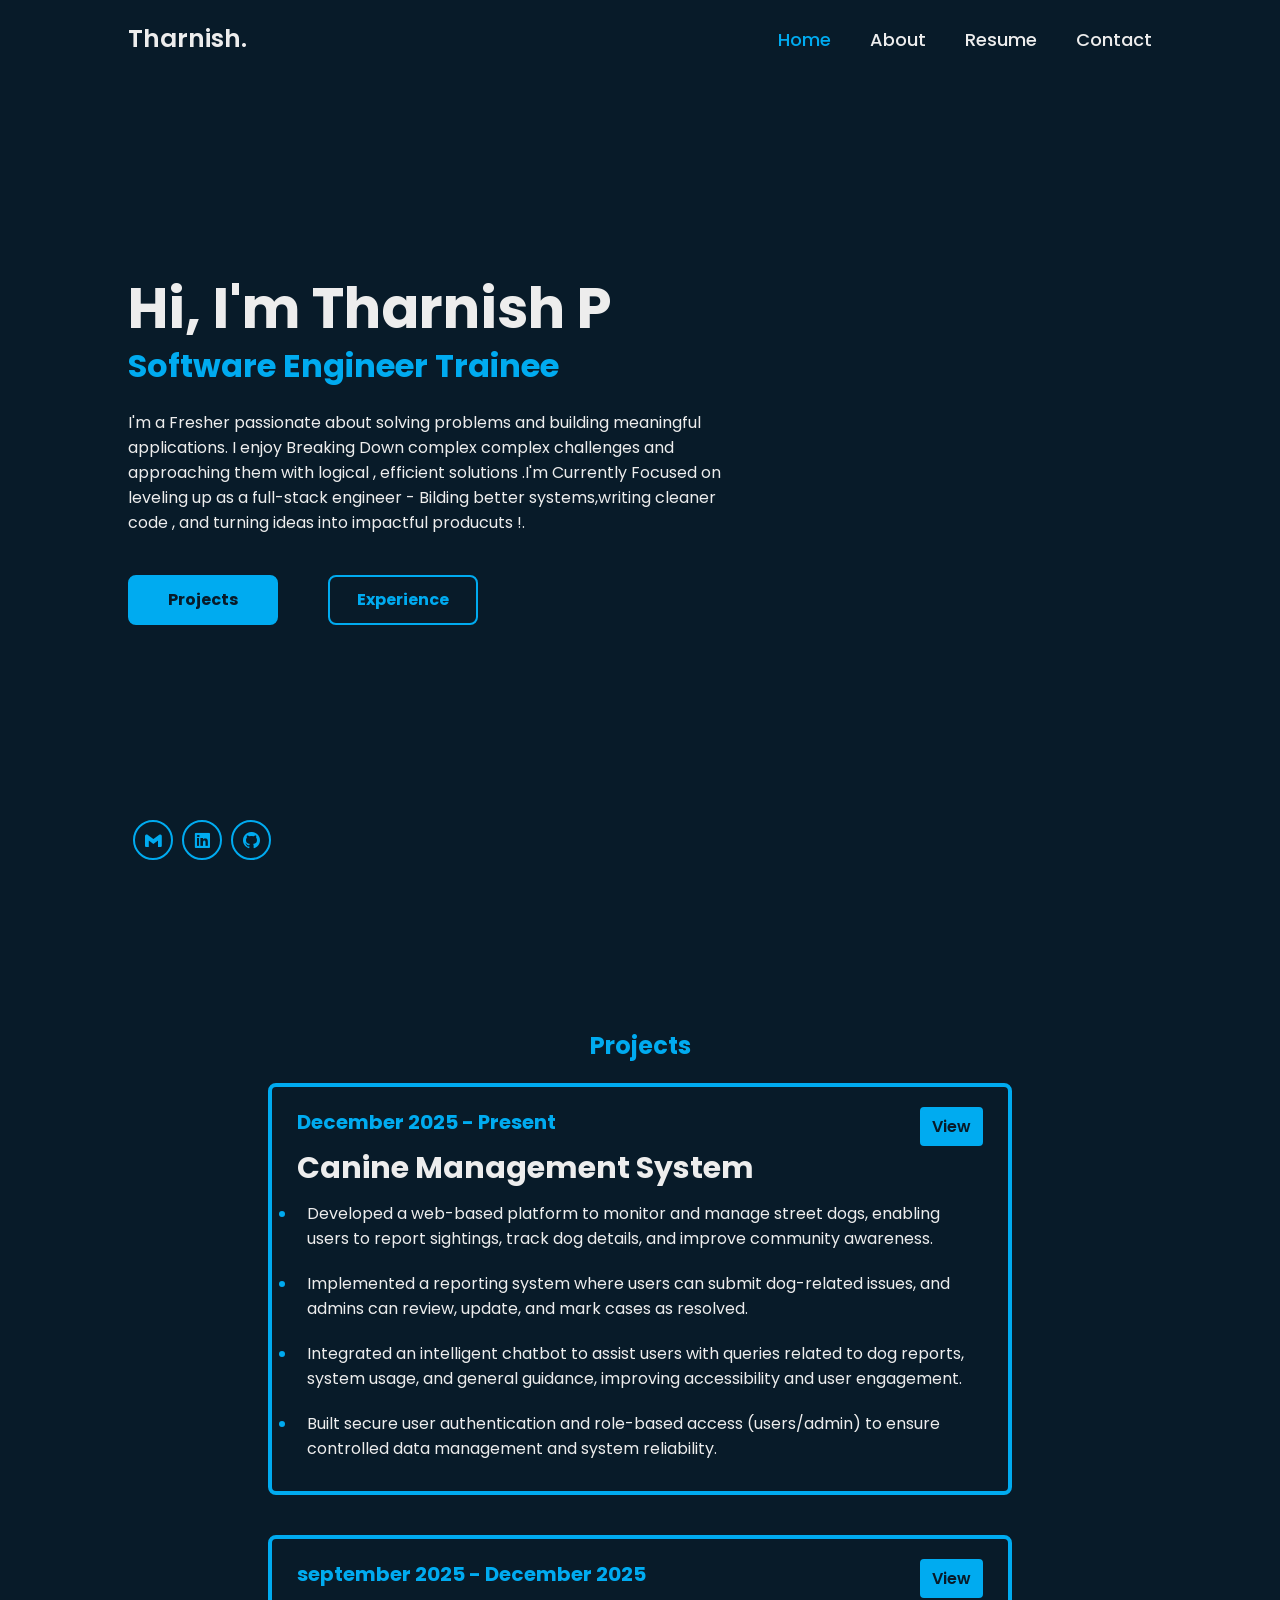
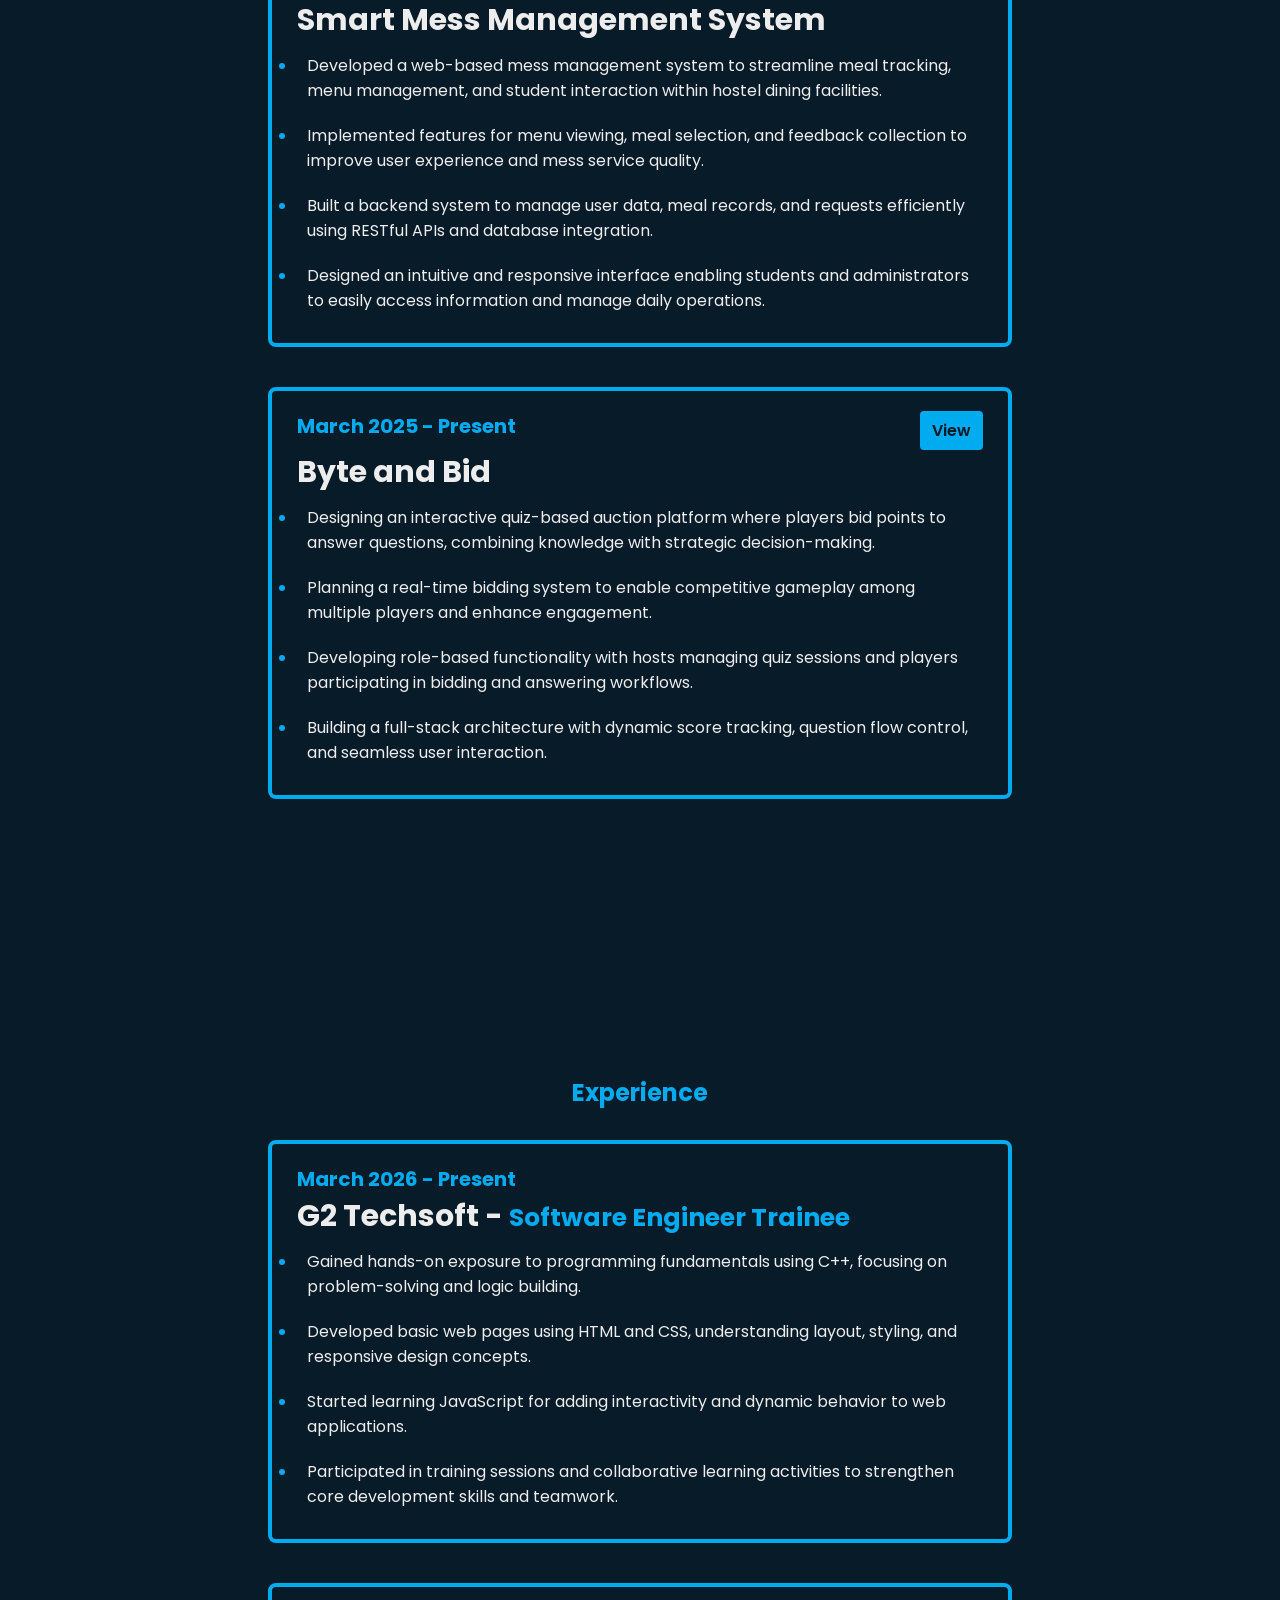
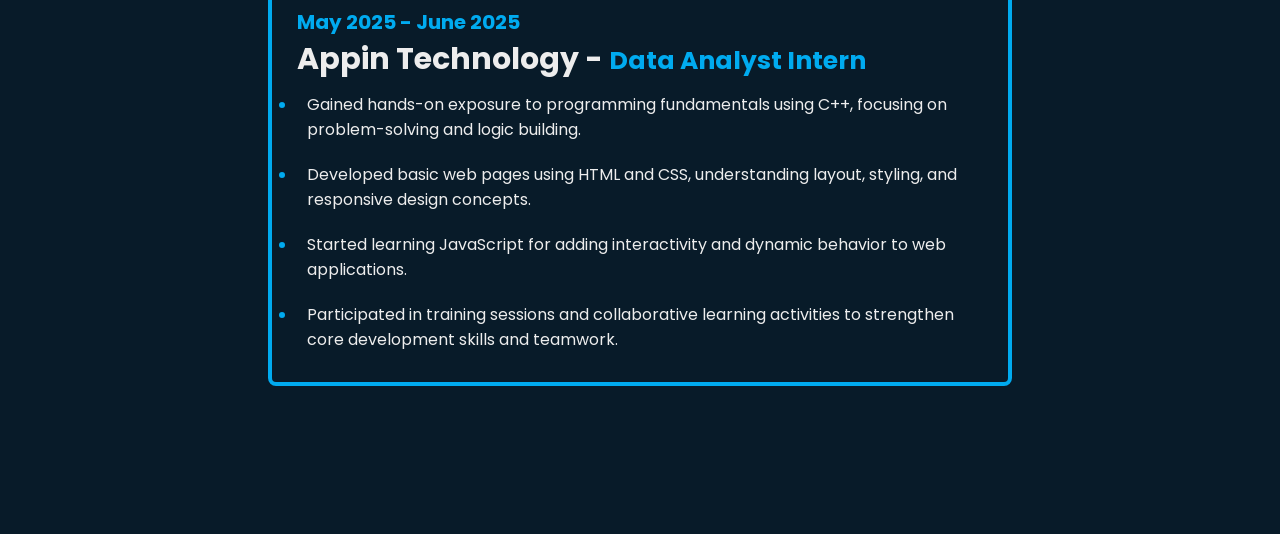
==== index.html @ d07fc6b3 "corrected folder structure" ====
<!DOCTYPE html>
<html lang="en">
<head>
    <meta charset="UTF-8">
    <meta name="viewport" content="width=device-width, initial-scale=1.0">
    <title>PortFolio</title>
    <link rel="stylesheet" href="styles/portfolio.css">
    <link href='https://unpkg.com/boxicons@2.1.4/css/boxicons.min.css' rel='stylesheet'>
</head>
<body>
    <header class="header">
        <div class="logo">
            <a href="#">Tharnish.</a>
        </div>
        <nav class="nav-bar">
            <a href="#" class = "active">Home</a>
            <a href="pages/about.html">About</a>
            <a href="pages/resume.html">Resume</a>
            <a href="#">Contact</a>
        </nav>
    </header>

    <section class="home">
        <div class="home-content">
            <h1>Hi, I'm Tharnish P</h1>
            <h3>Software Engineer Trainee</h3>
            <p>I'm a Fresher passionate about solving problems and building meaningful applications. I enjoy Breaking Down complex
                complex challenges and approaching them with logical , efficient solutions .I'm Currently Focused on leveling up as 
                a full-stack engineer - Bilding better systems,writing cleaner code , and turning ideas into impactful producuts !.
            </p>

            <div class="btn-box">
                <a href="#project">Projects</a>
                <a href="#experience">Experience</a>
            </div>

        </div>
        <div class="socials">
            <a href="mailto:tharnishpalanisamy3@gmail.com"><i class='bx bxl-gmail'></i></a>
            <a href="https://www.linkedin.com/in/tharnish-palanisamy"><i class='bx bxl-linkedin-square' ></i></a>
            <a href="https://github.com/tharnishpalanisamy"><i class='bx bxl-github' ></i></a>
        </div>
    </section>

    <section id="project">
        <h1>Projects</h1>
        <div class="project-container">
        <div class="card">
            <div class="project-subtitle">
                <h4>December 2025 - Present</h4> 
                <a href="https://streetdogtracker.vercel.app/" class=".btn">View</a>
            </div>
            <div class="project-title">
                <h2>Canine Management System</h2>
            </div>
            
            <div class="project-content">
                <ul>
                    <li>Developed a web-based platform to monitor and manage street dogs, 
                        enabling users to report sightings, track dog details, and improve 
                        community awareness.
                    </li>
                    <li>Implemented a reporting system where users can submit dog-related 
                        issues, and admins can review, update, and mark cases as resolved.
                    </li>
                    <li>Integrated an intelligent chatbot to assist users with queries related 
                        to dog reports, system usage, and general guidance, improving accessibility
                         and user engagement.
                    </li>
                    <li>Built secure user authentication and role-based access (users/admin)
                         to ensure controlled data management and system reliability.</li>

                </ul>
            </div>
        </div>

        <div class="card">
            <div class="project-subtitle">
                <h4>september 2025 - December 2025</h4> 
                <a href="https://smart-mess-management.netlify.app/">View</a>
            </div>
            <div class="project-title">
                <h2>Smart Mess Management System</h2>
            </div>
            
            <div class="project-content">
                <ul>
                    <li>Developed a web-based mess management system to streamline meal tracking,
                         menu management, and student interaction within hostel dining facilities.
                    </li>
                    <li>Implemented features for menu viewing, meal selection, and feedback collection
                         to improve user experience and mess service quality.
                    </li>
                    <li>Built a backend system to manage user data, meal records, and requests efficiently
                         using RESTful APIs and database integration.
                    </li>
                    <li>Designed an intuitive and responsive interface enabling students and administrators to 
                        easily access information and manage daily operations.</li>
                </ul>
            </div>
        </div>

        <div class="card">
            <div class="project-subtitle">
                <h4>March 2025 - Present</h4> 
                <a href="https://streetdogtracker.vercel.app/">View</a>
            </div>
            <div class="project-title">
                <h2>Byte and Bid</h2>
            </div>
            
            <div class="project-content">
                <ul>
                    <li>Designing an interactive quiz-based auction platform where players bid points 
                        to answer questions, combining knowledge with strategic decision-making.
                    </li>
                    <li>Planning a real-time bidding system to enable competitive gameplay among multiple
                         players and enhance engagement.
                    </li>
                    <li>Developing role-based functionality with hosts managing quiz sessions and players 
                        participating in bidding and answering workflows.
                    </li>
                    <li>Building a full-stack architecture with dynamic score tracking, question flow control,
                         and seamless user interaction.</li>
                </ul>
            </div>
        </div>
        
    </div>
    </section>

    <section id="experience">
        <h1>Experience</h1>
        <div class="experience-container">
        <div class="card">
            <div class="project-subtitle">
                <h4>March 2026 - Present</h4> 
            </div>
            <div class="project-title">
                <h2>G2 Techsoft - <span class="role">Software Engineer Trainee</span></h2>
            </div>
            
            <div class="project-content">
                <ul>
                    <li>Gained hands-on exposure to programming fundamentals using C++,
                         focusing on problem-solving and logic building.
                    </li>
                    <li>Developed basic web pages using HTML and CSS, understanding layout, 
                        styling, and responsive design concepts.
                    </li>
                    <li>Started learning JavaScript for adding interactivity and dynamic behavior
                         to web applications.
                    </li>
                    <li>Participated in training sessions and collaborative learning activities to 
                        strengthen core development skills and teamwork.</li>

                </ul>
            </div>
        </div>

        <div class="card">
            <div class="project-subtitle">
                <h4>May 2025 - June 2025</h4> 
            </div>
            <div class="project-title">
                <h2>Appin Technology - <span class="role">Data Analyst Intern</span></h2>
            </div>
            
            <div class="project-content">
                <ul>
                    <li>Gained hands-on exposure to programming fundamentals using C++,
                         focusing on problem-solving and logic building.
                    </li>
                    <li>Developed basic web pages using HTML and CSS, understanding layout, 
                        styling, and responsive design concepts.
                    </li>
                    <li>Started learning JavaScript for adding interactivity and dynamic behavior
                         to web applications.
                    </li>
                    <li>Participated in training sessions and collaborative learning activities to 
                        strengthen core development skills and teamwork.</li>

                </ul>
            </div>
        </div>
      </div>
    </section>

</body>
</html>
---- styles/portfolio.css ----
@import url('https://fonts.googleapis.com/css2?family=Poppins:wght@300;400;500;600;700;800;900&display=swap');

:root{
    --primary : #081b29;
    --text: #ededed;
    --secondary:#00abf0;   
}

*{
    margin: 0; 
    padding: 0;
    font-family: 'Poppins',sans-serif; 
    box-sizing: border-box;
}

body{
    background : var(--primary);
    color: var(--text);
}

.header{
    position: fixed;
    top: 0;
    left: 0;
    display: flex;
    width: 100%;
    justify-content: space-between;
    align-items: center;
    z-index: 100;
    padding: 20px 10%;
}

.logo a{
    text-decoration: none; 
    color: var(--text);
    font-size: 25px;
    font-weight: 600;
}

.nav-bar a{
    text-decoration: none; 
    color: var(--text); 
    margin-left: 35px;
    font-size: 18px ; 
    font-weight: 500; 
}

.nav-bar a.active , .nav-bar a:hover{
    color: var(--secondary);
    transition: 0.5s;
}

.home{
    height: 100vh; 
    display: flex;
    align-items: center;
    padding: 10px 10%;

}

.home-content{
    max-width: 600px;
}

.home-content h1{
    font-weight: 700; 
    font-size: 56px; 
    line-height: 1.2;
}

.home-content h3{
    color: var(--secondary); 
    font-size: 32px;
}

.home-content p{
    font-size: 16px;
    margin: 20px 0 40px; 
}

.btn-box {
    display:flex;
    justify-content: space-between;
    width: 350px;
    height: 50px;
}

.btn-box a   {
    display: inline-flex;
    justify-content: center;
    border: 2px solid var(--secondary);
    border-radius: 8px;
    font-size: 16px;
    font-weight: 700;
    width: 150px;
    height: 100%;
    padding: 10px;
    text-decoration: none; 
    color: var(--primary);
    background: var(--secondary);
} 

.btn-box a:nth-child(2){
    color: var(--secondary);
    background: transparent;
}

.btn-box a:hover{
    color: var(--secondary); 
    background: var(--primary);
    transition: 0.5s;
}

.btn-box a:hover:nth-child(2){
    color:var(--primary);
    background: var(--secondary);
    transition: 0.5s;
}
.socials{
    position: absolute;
    bottom: 40px;
    width: 170px;
    background: transparent;
}

.socials a {
    display: inline-flex;
    justify-content: center;
    align-items: center;
    background: transparent;
    width: 40px;
    height: 40px;
    border: 2px solid var(--secondary);
    color: var(--secondary);
    border-radius: 50%;
    font-size: 20px;
    text-decoration: none;
    margin-left: 5px;
}

.socials a:hover{
    transform: scale(1.2);
}



.about{
    height: 100vh;
    padding: 10px 10%;
    display: flex;
    align-items: center;
}

.about-content{
    max-width: 600px;
    
}

.about-content h1{ 
    font-size: 56px; 
    font-weight: 600;
    color: var(--secondary);
}
.about-content p {
    font-size: 16px; 
    margin: 20px 0;
}

#project{
    padding: 10% 20px;
}
#project h1{
    text-align: center;

    color: var(--secondary);
}
.project-container{
    width: 100%;
    height: 100%;
    display: flex;
    flex-direction: column;
    background:transparent;
    justify-content: center;
    align-items: center;
}


.card{
    width: 60%;
    max-height: auto;
    margin: 20px;
    background: var(--primary);
    border: 4px solid var(--secondary);
    padding: 20px 25px;
    border-radius: 8px;
}
.project-subtitle{
    display: flex;
    justify-content: space-between;
}

.project-subtitle a{
    border: 2px solid var(--secondary);
    padding: 5px 10px;
    text-decoration: none;
    background: var(--secondary);
    color: var(--primary);
    font-size: 16px;
    font-weight: 600;
    border-radius: 4px;
}
.project-subtitle a:hover{
    color: var(--secondary);
    background: var(--primary);
}

.project-subtitle h4{
    color: var(--secondary);
    font-size: 20px;
}
.project-title{
    font-weight: 700;
}

.project-title h2{
    font-size: 30px;
}

.card:hover{
    transform: translateY(-10px);
    box-shadow: 0 10px 25px rgba(0, 171, 240, 0.4);
    transition: 0.3s;

}

ul li{
    padding: 10px;

}

ul li::marker{
    color: var(--secondary);
}

.role{
    color: var(--secondary);
    font-size: 25px;
}

#experience{
    padding: 10% 20px;
}
#experience h1{
    text-align: center;
    color: var(--secondary); 
    padding-bottom: 10px;
}
.experience-container{
    display: flex;
    max-width: 100%;
    justify-content: center;
    align-items: center;
    flex-direction: column;
}
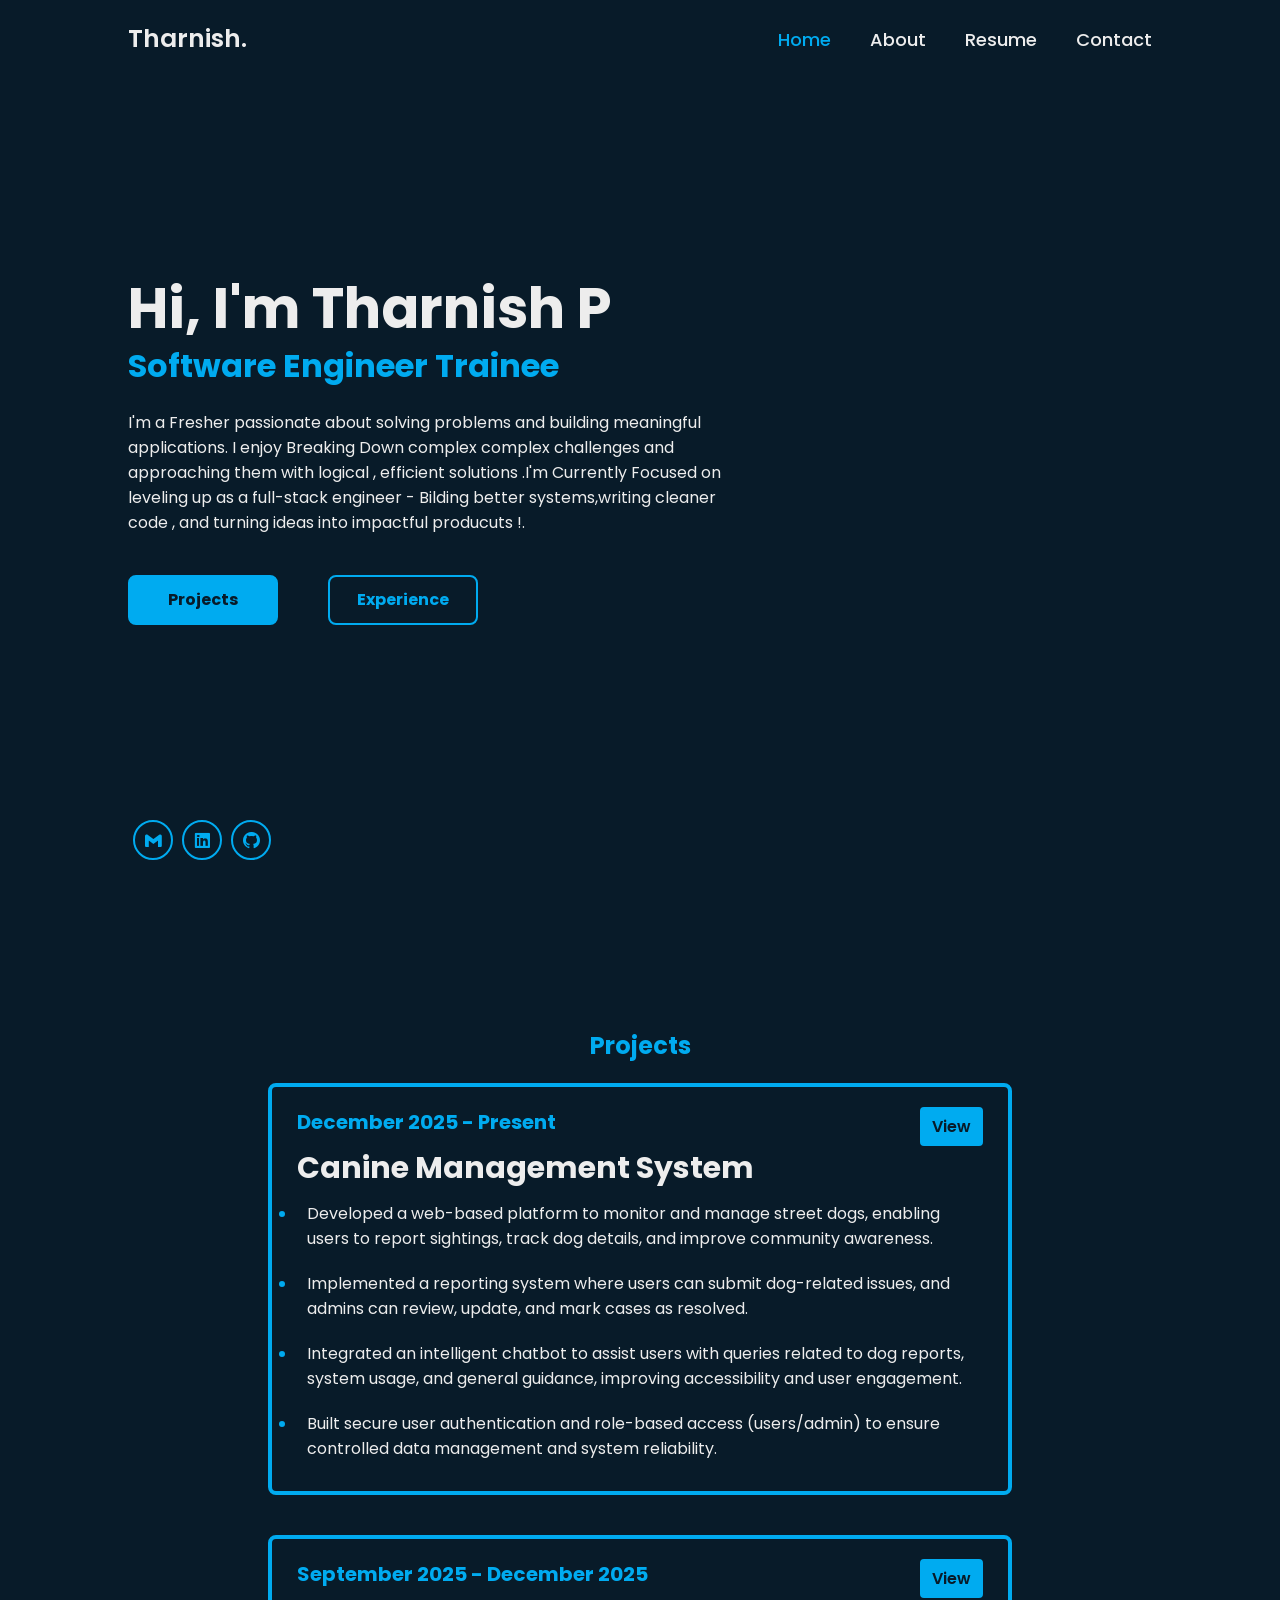
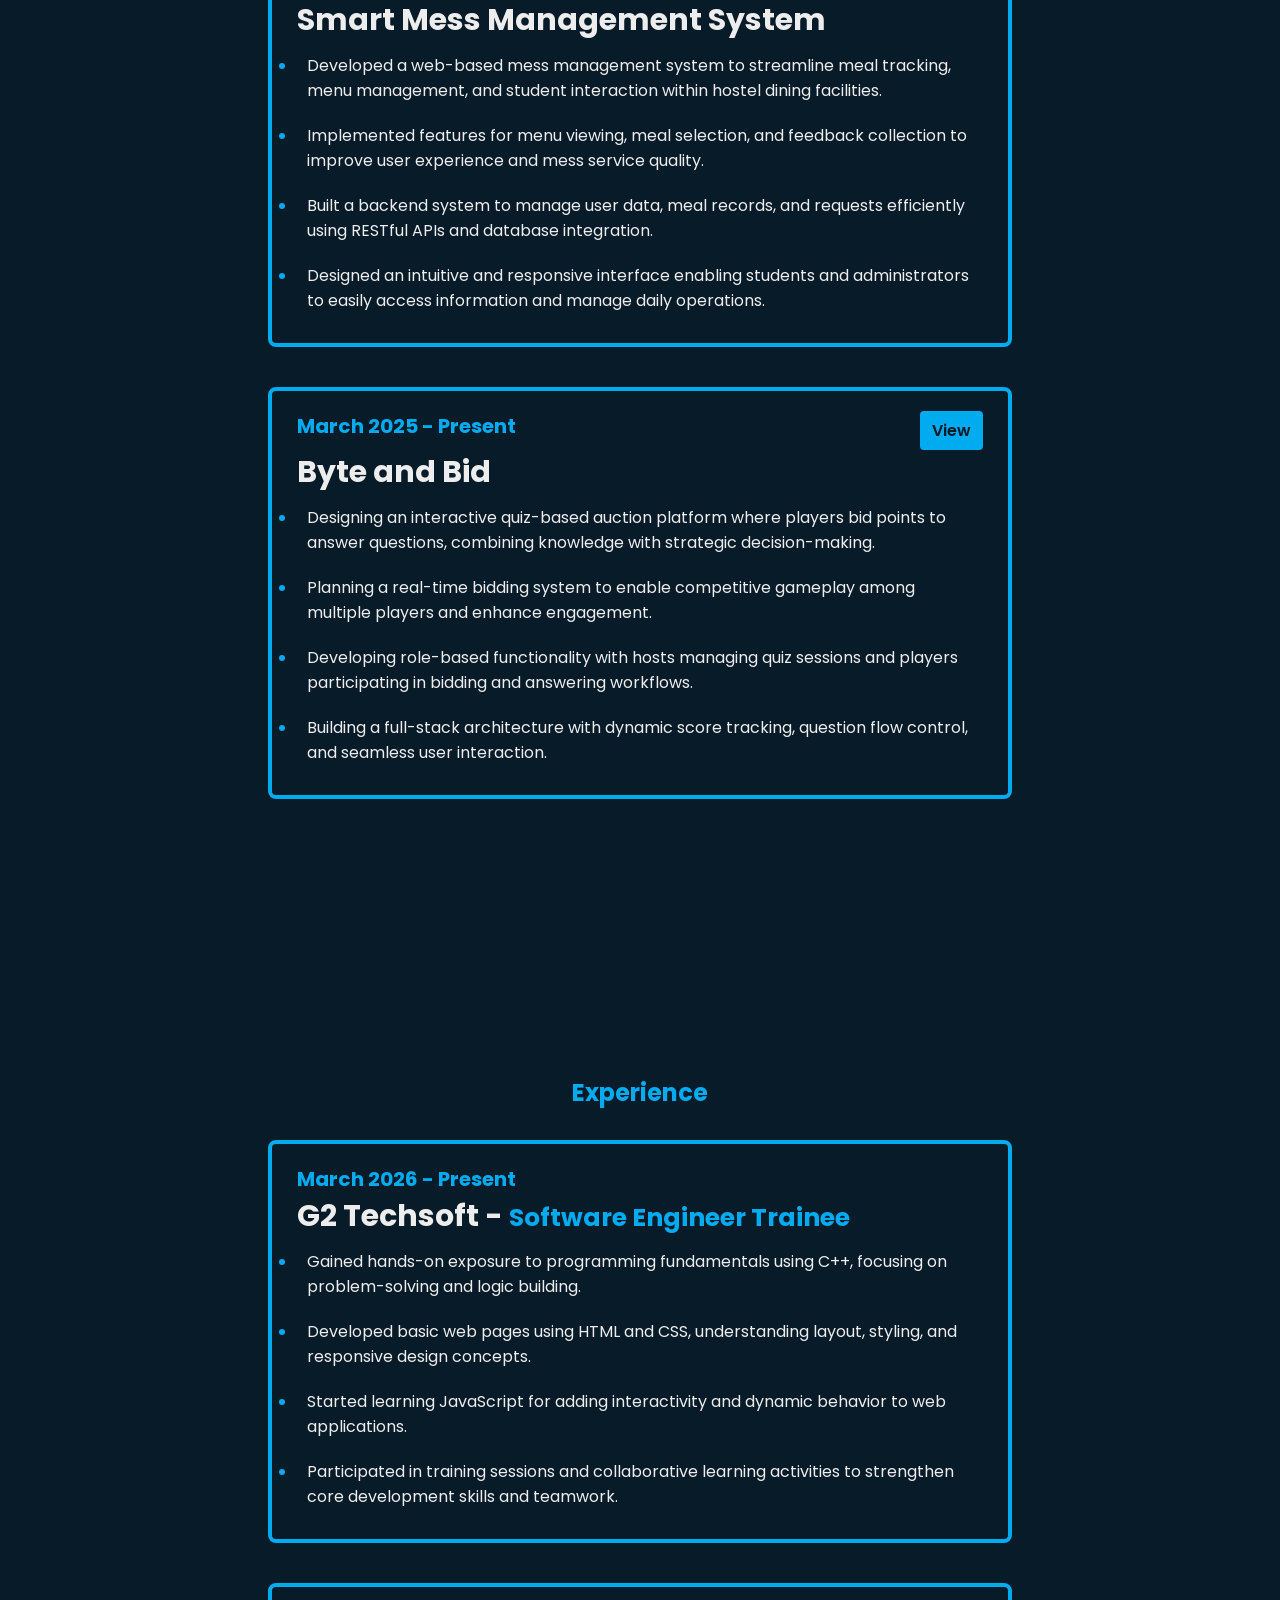
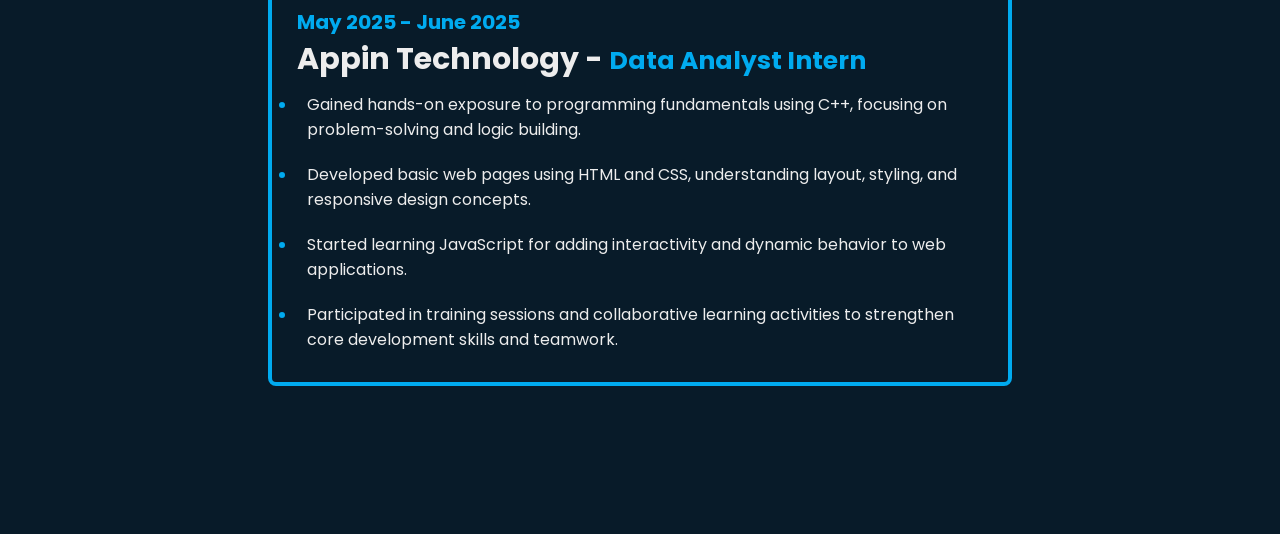
==== commit d47b4486: "made the entire home page responsive" ====
--- a/index.html
+++ b/index.html
@@ -33,13 +33,14 @@
                 <a href="#project">Projects</a>
                 <a href="#experience">Experience</a>
             </div>
-
-        </div>
-        <div class="socials">
+            <div class="socials">
             <a href="mailto:tharnishpalanisamy3@gmail.com"><i class='bx bxl-gmail'></i></a>
             <a href="https://www.linkedin.com/in/tharnish-palanisamy"><i class='bx bxl-linkedin-square' ></i></a>
             <a href="https://github.com/tharnishpalanisamy"><i class='bx bxl-github' ></i></a>
         </div>
+
+        </div>
+        
     </section>
 
     <section id="project">
@@ -48,7 +49,7 @@
         <div class="card">
             <div class="project-subtitle">
                 <h4>December 2025 - Present</h4> 
-                <a href="https://streetdogtracker.vercel.app/" class=".btn">View</a>
+                <a href="https://streetdogtracker.vercel.app/" class="btn">View</a>
             </div>
             <div class="project-title">
                 <h2>Canine Management System</h2>
@@ -76,8 +77,8 @@
 
         <div class="card">
             <div class="project-subtitle">
-                <h4>september 2025 - December 2025</h4> 
-                <a href="https://smart-mess-management.netlify.app/">View</a>
+                <h4>September 2025 - December 2025</h4> 
+                <a href="https://streetdogtracker.vercel.app/" class="btn">View</a>
             </div>
             <div class="project-title">
                 <h2>Smart Mess Management System</h2>
@@ -103,7 +104,7 @@
         <div class="card">
             <div class="project-subtitle">
                 <h4>March 2025 - Present</h4> 
-                <a href="https://streetdogtracker.vercel.app/">View</a>
+                <a href="https://streetdogtracker.vercel.app/" class="btn">View</a>
             </div>
             <div class="project-title">
                 <h2>Byte and Bid</h2>
--- a/styles/portfolio.css
+++ b/styles/portfolio.css
@@ -142,8 +142,6 @@
     transform: scale(1.2);
 }
 
-
-
 .about{
     height: 100vh;
     padding: 10px 10%;
@@ -159,8 +157,8 @@
 .about-content h1{ 
     font-size: 56px; 
     font-weight: 600;
-    color: var(--secondary);
-}
+}
+
 .about-content p {
     font-size: 16px; 
     margin: 20px 0;
@@ -261,4 +259,203 @@
     justify-content: center;
     align-items: center;
     flex-direction: column;
+}
+
+.highlight{
+    color: var(--secondary);
+}
+
+#skills h1{
+    padding: 10% 20px 20px;
+    text-align: center;
+}
+.skill-container{
+    display: flex;
+    justify-content: center;
+    gap: 30px;
+}
+
+.skill-card{
+    border: 4px solid var(--secondary);
+    height: 400px;
+    width: 400px;
+    border-radius: 6px;
+}
+.skill-card:hover{
+    transform: translateY(-10px);
+    box-shadow: 0 10px 25px rgba(0, 171, 240, 0.4);
+    transition: 0.3s;
+
+}
+.skill-card .skill-title{
+    padding: 10px;
+    text-align: center;
+}
+.skill p{
+    display: flex;
+    justify-content: space-between;
+}
+.skill-card .skill{
+    padding: 10px 15px;
+}
+
+.skill{
+    font-size: 16px;
+    font-weight: 600;
+}
+.skill .percentage{
+    text-align: left;
+
+}
+
+.progress-bar{
+    width: 100%; 
+    height: 8px; 
+    margin-top: 5px;
+    background: #ddd;
+    border-radius: 10px;
+}
+
+.progress{
+    height: 100%;
+    background: var(--secondary);
+    overflow: hidden;
+    border-radius: 10px;
+}
+
+#education{
+    padding: 10% 20px 20px;
+}
+#education h1{
+    color: var(--secondary);
+    text-align: center;
+    padding-bottom: 20px;
+}
+
+.education-container{
+    display: flex;
+    flex-direction: column;
+    gap: 30px;
+    justify-content: center;
+    align-items: center;
+}
+.square{
+    display: inline-block;
+    height: 15px;
+    width: 15px;
+    background: var(--secondary);
+    margin-right: 20px;
+}
+
+.education-time p {
+    font-weight: 800;
+}
+.education-card{
+    border: 4px solid var(--secondary);
+    height: 300px;
+    width: 700px;
+    border-radius: 8px;
+    padding: 20px;
+    }
+
+.education-card:hover{
+    transform: translateY(-10px);
+    box-shadow: 0 10px 25px rgba(0, 171, 240, 0.4);
+    transition: 0.3s;
+}
+.education-title{
+    display: flex;
+    justify-content: space-between;
+    padding: 7px 0px;
+    
+}
+.education-content{
+    padding: 7px 0;
+    width: 100%;
+}
+
+@media (max-width: 600px){
+    .logo a{
+        font-size: 15px;
+    }
+    .nav-bar a{
+        font-size: 12px ; 
+        margin-left: 10px;
+    }
+    .home{
+    height: 100vh; 
+    display: flex;
+    align-items: self-start;
+    padding: 25% 5% 0px;
+    }
+    .home-content h1{
+    font-weight: 700; 
+    font-size: 26px; 
+    line-height: 1;
+    }
+    .home-content h3{
+        font-size: 18px;
+    }
+    .home-content p{
+    font-size: 12px;
+    margin: 10px 0 20px; 
+    width: 95%;
+    text-align: justify;
+    }
+    .btn-box {
+    display:flex;
+    justify-content: space-between;
+    width: 350px;
+    height: 50px;
+    }
+    .btn-box a   {
+    display: inline-flex;
+    justify-content: center;
+    font-size: 12px;
+    font-weight: 700;
+    width: 100px;
+    height: 80%;
+    padding: 10px;
+    } 
+    .btn-box a:nth-child(2){
+    margin-right: 80px;
+    }
+    .socials{
+    position: static ;   
+    display: flex;
+    gap: 10px;
+    margin-top: 10px;
+ 
+}
+    .card{
+    width: 100%;
+    }
+    .project-subtitle h4{
+        font-size: 16px;
+    }
+    .project-subtitle a{
+    border: 2px solid var(--secondary);
+    padding: 0px;
+    text-decoration: none;
+    background: var(--secondary);
+    color: var(--primary);
+    font-size: 12px;
+    font-weight: 600;
+    border-radius: 4px;
+}
+.project-title h2{
+    padding-top: 8px;
+    font-size: 18px;
+}
+.project-content li {
+    font-size: 12px;
+    text-align: justify;
+}
+.btn{
+    height: 25px;
+}
+.role{
+    font-size: 18px;
+}
+
 }
